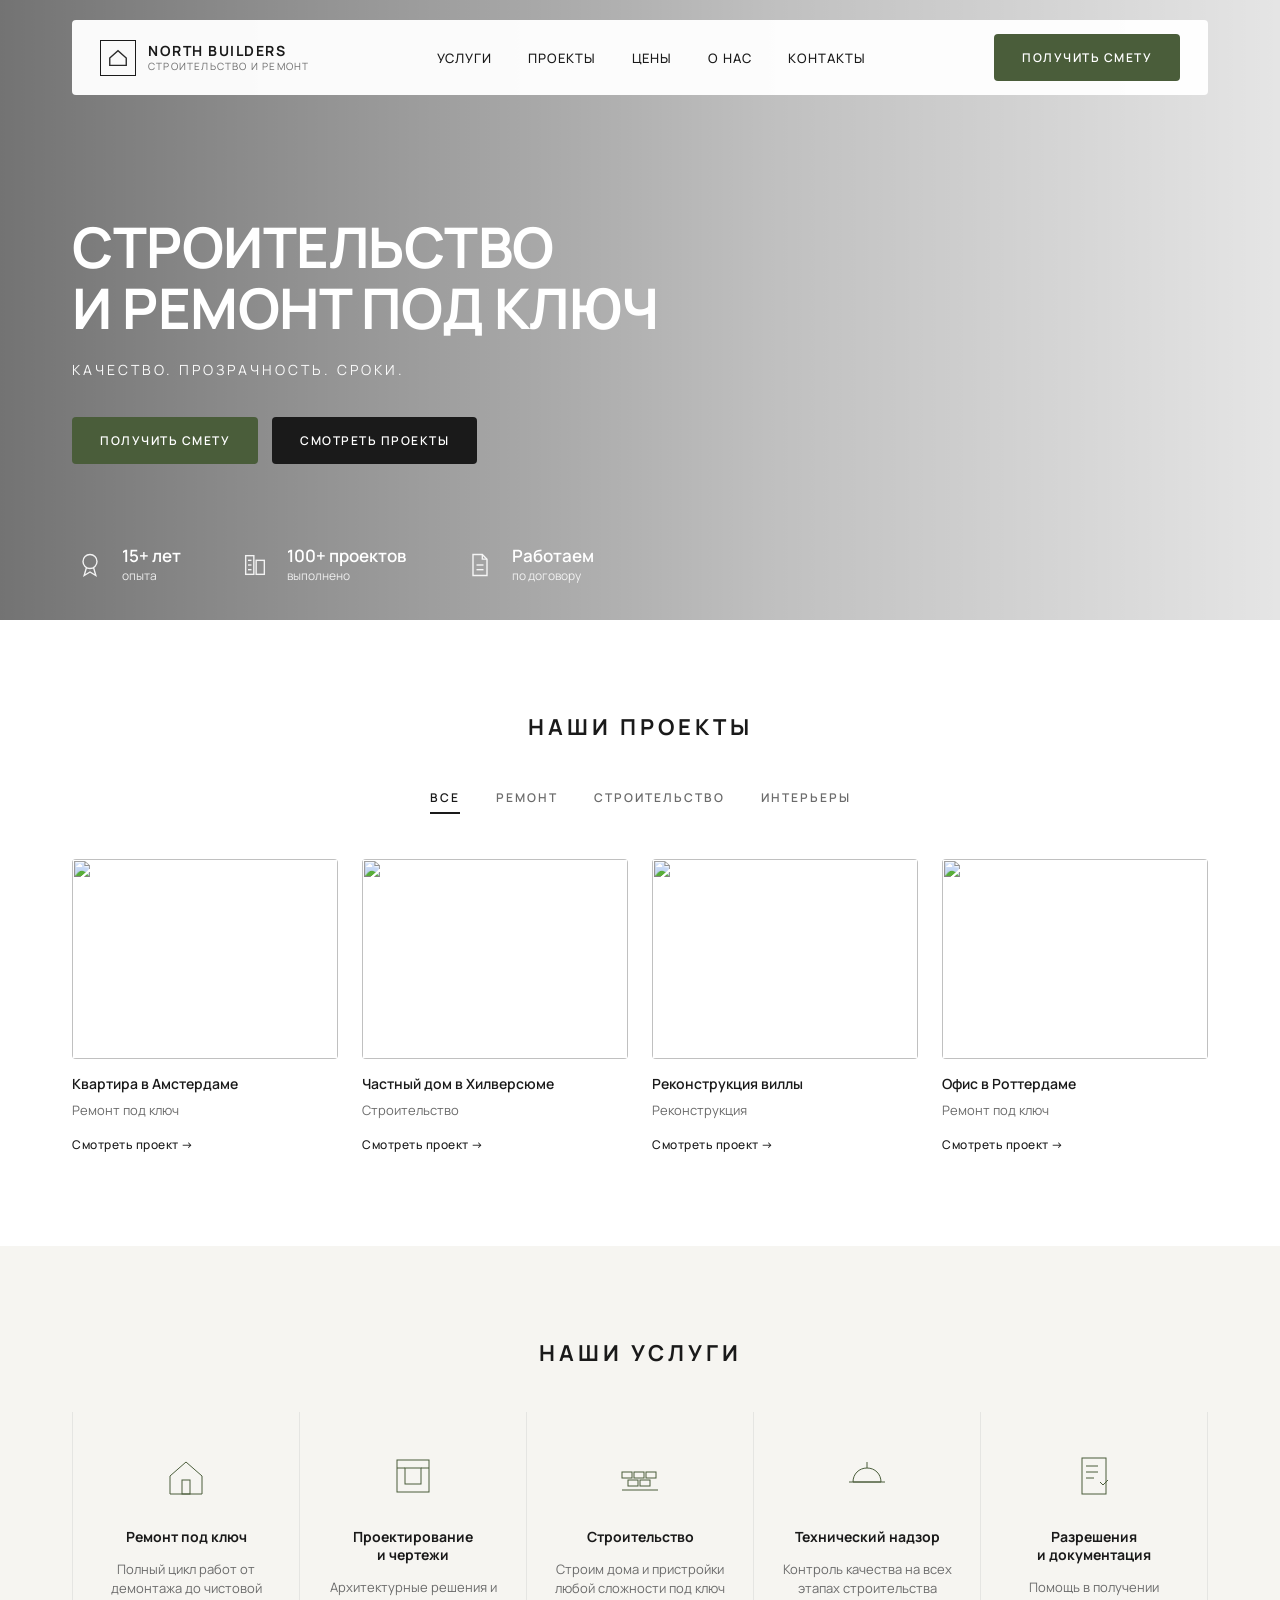
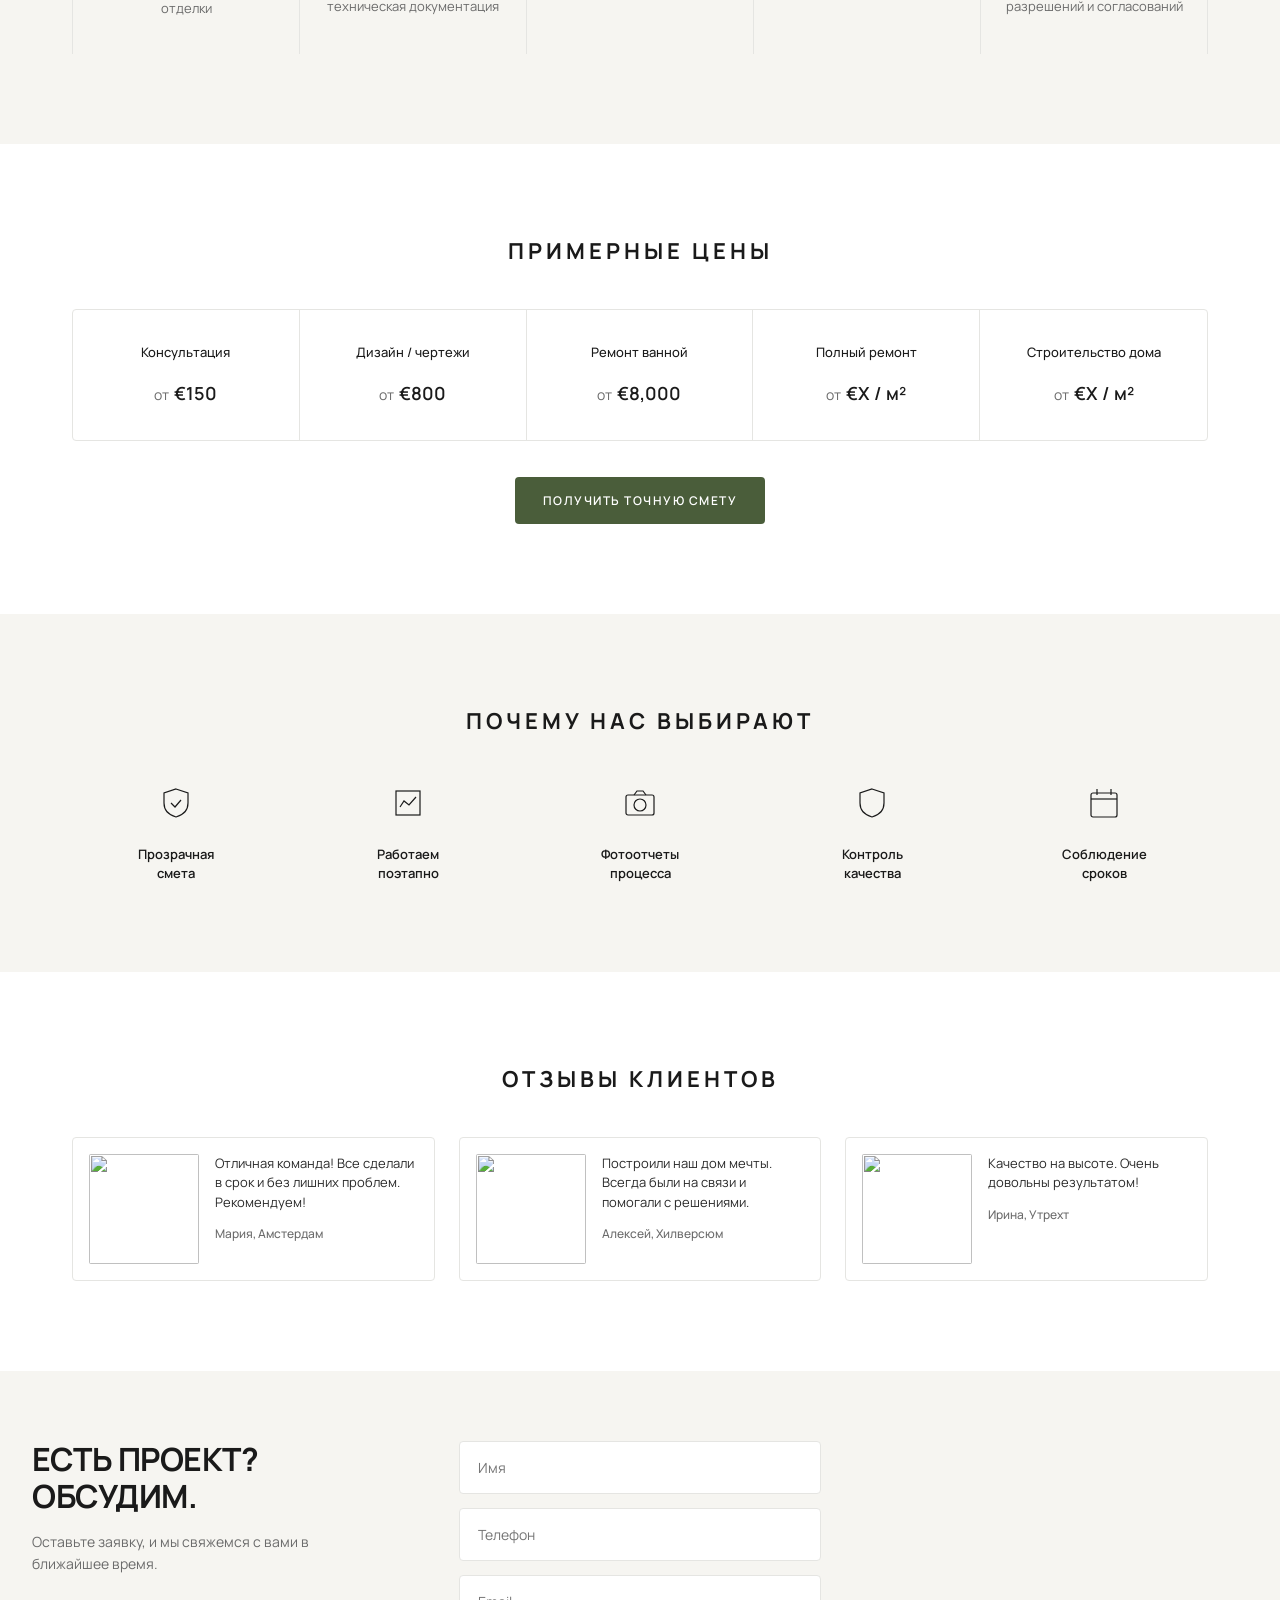
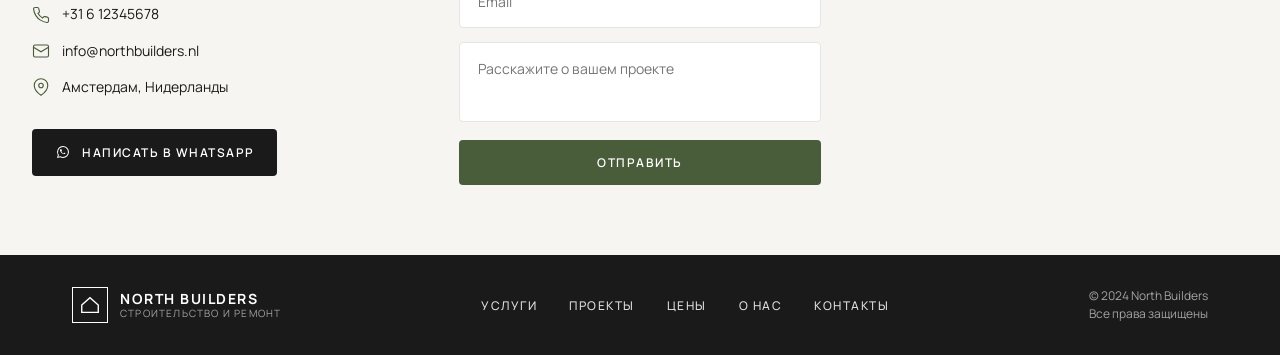
==== index.html @ 28be906a "Initialize website with core structure and styling - Add README with project requirements and questi" ====
<!DOCTYPE html>
<html lang="ru">
<head>
<meta charset="UTF-8">
<meta name="viewport" content="width=device-width, initial-scale=1.0">
<title>North Builders — Строительство и ремонт под ключ</title>
<link rel="preconnect" href="https://fonts.googleapis.com">
<link rel="preconnect" href="https://fonts.gstatic.com" crossorigin>
<link href="https://fonts.googleapis.com/css2?family=Cormorant+Garamond:wght@500;600&family=Manrope:wght@300;400;500;600;700&display=swap" rel="stylesheet">
<link rel="stylesheet" href="style.css">

</head>
<body>

<!-- HEADER -->
<header>
  <div class="container">
    <nav class="nav">
      <div class="logo">
        <div class="logo-icon">
          <svg viewBox="0 0 24 24" fill="none" stroke="currentColor" stroke-width="1.5">
            <path d="M3 12L12 4l9 8v8H3v-8z"/>
          </svg>
        </div>
        <div class="logo-text">
          <div class="brand">NORTH BUILDERS</div>
          <div class="tag">Строительство и ремонт</div>
        </div>
      </div>
      <nav-bar></nav-bar>
      
      <a href="#contact" class="btn btn-primary">Получить смету</a>
    </nav>
  </div>
</header>

<!-- HERO -->
<section class="hero">
  <div class="hero-bg"></div>
  <div class="container hero-content">
    <h1>Строительство<br>и ремонт под ключ</h1>
    <div class="hero-sub">Качество. Прозрачность. Сроки.</div>
    <div class="hero-buttons">
      <a href="#contact" class="btn btn-primary">Получить смету</a>
      <a href="#projects" class="btn btn-dark">Смотреть проекты</a>
    </div>
  </div>
  <div class="hero-stats">
    <div class="container">
      <div class="stats-row">
        <div class="stat">
          <div class="stat-icon">
            <svg viewBox="0 0 24 24"><circle cx="12" cy="9" r="6"/><path d="M9 14l-2 7 5-3 5 3-2-7"/></svg>
          </div>
          <div class="stat-text"><strong>15+ лет</strong><span>опыта</span></div>
        </div>
        <div class="stat">
          <div class="stat-icon">
            <svg viewBox="0 0 24 24"><rect x="4" y="4" width="7" height="16"/><rect x="13" y="8" width="7" height="12"/><line x1="6" y1="8" x2="9" y2="8"/><line x1="6" y1="12" x2="9" y2="12"/><line x1="6" y1="16" x2="9" y2="16"/></svg>
          </div>
          <div class="stat-text"><strong>100+ проектов</strong><span>выполнено</span></div>
        </div>
        <div class="stat">
          <div class="stat-icon">
            <svg viewBox="0 0 24 24"><path d="M14 3H6v18h12V7l-4-4z"/><path d="M14 3v4h4"/><line x1="9" y1="12" x2="15" y2="12"/><line x1="9" y1="16" x2="15" y2="16"/></svg>
          </div>
          <div class="stat-text"><strong>Работаем</strong><span>по договору</span></div>
        </div>
      </div>
    </div>
  </div>
</section>

<!-- PROJECTS -->
<section id="projects">
  <div class="container">
    <h2 class="section-title">Наши проекты</h2>
    <ul class="tabs">
      <li><a class="active">Все</a></li>
      <li><a>Ремонт</a></li>
      <li><a>Строительство</a></li>
      <li><a>Интерьеры</a></li>
    </ul>
    <div class="projects">
      <div class="project">
        <img src="https://images.unsplash.com/photo-1567767292278-a4f21aa2d36e?w=600&q=80" alt="">
        <h3>Квартира в Амстердаме</h3>
        <p>Ремонт под ключ</p>
        <a href="#">Смотреть проект →</a>
      </div>
      <div class="project">
        <img src="https://images.unsplash.com/photo-1600585154526-990dced4db0d?w=600&q=80" alt="">
        <h3>Частный дом в Хилверсюме</h3>
        <p>Строительство</p>
        <a href="#">Смотреть проект →</a>
      </div>
      <div class="project">
        <img src="https://images.unsplash.com/photo-1556909114-f6e7ad7d3136?w=600&q=80" alt="">
        <h3>Реконструкция виллы</h3>
        <p>Реконструкция</p>
        <a href="#">Смотреть проект →</a>
      </div>
      <div class="project">
        <img src="https://images.unsplash.com/photo-1497366216548-37526070297c?w=600&q=80" alt="">
        <h3>Офис в Роттердаме</h3>
        <p>Ремонт под ключ</p>
        <a href="#">Смотреть проект →</a>
      </div>
    </div>
  </div>
</section>

<!-- SERVICES -->
<section id="services" class="section-bg-soft">
  <div class="container">
    <h2 class="section-title">Наши услуги</h2>
    <div class="services">
      <div class="service">
        <div class="service-icon">
          <svg viewBox="0 0 48 48"><path d="M8 24L24 10l16 14v18H8V24z"/><rect x="20" y="28" width="8" height="14"/></svg>
        </div>
        <h3>Ремонт под ключ</h3>
        <p>Полный цикл работ от демонтажа до чистовой отделки</p>
      </div>
      <div class="service">
        <div class="service-icon">
          <svg viewBox="0 0 48 48"><rect x="8" y="8" width="32" height="32"/><rect x="16" y="16" width="16" height="16"/><line x1="8" y1="16" x2="16" y2="16"/><line x1="32" y1="16" x2="40" y2="16"/></svg>
        </div>
        <h3>Проектирование<br>и чертежи</h3>
        <p>Архитектурные решения и техническая документация</p>
      </div>
      <div class="service">
        <div class="service-icon">
          <svg viewBox="0 0 48 48"><rect x="6" y="20" width="10" height="6"/><rect x="18" y="20" width="10" height="6"/><rect x="30" y="20" width="10" height="6"/><rect x="12" y="28" width="10" height="6"/><rect x="24" y="28" width="10" height="6"/><line x1="6" y1="38" x2="42" y2="38"/></svg>
        </div>
        <h3>Строительство</h3>
        <p>Строим дома и пристройки любой сложности под ключ</p>
      </div>
      <div class="service">
        <div class="service-icon">
          <svg viewBox="0 0 48 48"><path d="M10 30c0-8 6-14 14-14s14 6 14 14H10z"/><line x1="6" y1="30" x2="42" y2="30"/><line x1="24" y1="16" x2="24" y2="10"/></svg>
        </div>
        <h3>Технический надзор</h3>
        <p>Контроль качества на всех этапах строительства</p>
      </div>
      <div class="service">
        <div class="service-icon">
          <svg viewBox="0 0 48 48"><rect x="12" y="6" width="24" height="36"/><line x1="16" y1="14" x2="28" y2="14"/><line x1="16" y1="20" x2="28" y2="20"/><line x1="16" y1="26" x2="24" y2="26"/><path d="M30 30l3 3 5-5"/></svg>
        </div>
        <h3>Разрешения<br>и документация</h3>
        <p>Помощь в получении разрешений и согласований</p>
      </div>
    </div>
  </div>
</section>

<!-- PRICING -->
<section id="pricing">
  <div class="container">
    <h2 class="section-title">Примерные цены</h2>
    <div class="pricing">
      <div class="price-cell">
        <div class="price-label">Консультация</div>
        <div class="price-value">от <strong>€150</strong></div>
      </div>
      <div class="price-cell">
        <div class="price-label">Дизайн / чертежи</div>
        <div class="price-value">от <strong>€800</strong></div>
      </div>
      <div class="price-cell">
        <div class="price-label">Ремонт ванной</div>
        <div class="price-value">от <strong>€8,000</strong></div>
      </div>
      <div class="price-cell">
        <div class="price-label">Полный ремонт</div>
        <div class="price-value">от <strong>€X / м²</strong></div>
      </div>
      <div class="price-cell">
        <div class="price-label">Строительство дома</div>
        <div class="price-value">от <strong>€X / м²</strong></div>
      </div>
    </div>
    <div class="pricing-cta">
      <a href="#contact" class="btn btn-primary">Получить точную смету</a>
    </div>
  </div>
</section>

<!-- WHY US -->
<section class="section-bg-soft">
  <div class="container">
    <h2 class="section-title">Почему нас выбирают</h2>
    <div class="why">
      <div class="why-item">
        <div class="why-icon">
          <svg viewBox="0 0 36 36"><path d="M18 4l12 4v10c0 8-5 12-12 14-7-2-12-6-12-14V8l12-4z"/><path d="M13 18l4 4 6-7"/></svg>
        </div>
        <h4>Прозрачная<br>смета</h4>
      </div>
      <div class="why-item">
        <div class="why-icon">
          <svg viewBox="0 0 36 36"><rect x="6" y="6" width="24" height="24"/><polyline points="10,22 14,16 19,20 26,12"/></svg>
        </div>
        <h4>Работаем<br>поэтапно</h4>
      </div>
      <div class="why-item">
        <div class="why-icon">
          <svg viewBox="0 0 36 36"><rect x="4" y="10" width="28" height="20" rx="2"/><circle cx="18" cy="20" r="6"/><path d="M12 10l3-4h6l3 4"/></svg>
        </div>
        <h4>Фотоотчеты<br>процесса</h4>
      </div>
      <div class="why-item">
        <div class="why-icon">
          <svg viewBox="0 0 36 36"><path d="M18 4l12 4v10c0 8-5 12-12 14-7-2-12-6-12-14V8l12-4z"/></svg>
        </div>
        <h4>Контроль<br>качества</h4>
      </div>
      <div class="why-item">
        <div class="why-icon">
          <svg viewBox="0 0 36 36"><rect x="5" y="8" width="26" height="24" rx="2"/><line x1="5" y1="14" x2="31" y2="14"/><line x1="11" y1="4" x2="11" y2="10"/><line x1="25" y1="4" x2="25" y2="10"/></svg>
        </div>
        <h4>Соблюдение<br>сроков</h4>
      </div>
    </div>
  </div>
</section>

<!-- TESTIMONIALS -->
<section>
  <div class="container">
    <h2 class="section-title">Отзывы клиентов</h2>
    <div class="testimonials">
      <div class="testimonial">
        <img src="https://images.unsplash.com/photo-1586023492125-27b2c045efd7?w=300&q=80" alt="">
        <div class="testimonial-body">
          <p>Отличная команда! Все сделали в срок и без лишних проблем. Рекомендуем!</p>
          <div class="author">Мария, Амстердам</div>
        </div>
      </div>
      <div class="testimonial">
        <img src="https://images.unsplash.com/photo-1564013799919-ab600027ffc6?w=300&q=80" alt="">
        <div class="testimonial-body">
          <p>Построили наш дом мечты. Всегда были на связи и помогали с решениями.</p>
          <div class="author">Алексей, Хилверсюм</div>
        </div>
      </div>
      <div class="testimonial">
        <img src="https://images.unsplash.com/photo-1552321554-5fefe8c9ef14?w=300&q=80" alt="">
        <div class="testimonial-body">
          <p>Качество на высоте. Очень довольны результатом!</p>
          <div class="author">Ирина, Утрехт</div>
        </div>
      </div>
    </div>
  </div>
</section>

<!-- CONTACT -->
<section id="contact" class="contact">
  <div class="contact-grid">
    <div class="contact-info">
      <h2>Есть проект?<br>Обсудим.</h2>
      <p>Оставьте заявку, и мы свяжемся с вами в ближайшее время.</p>
      <div class="contact-row">
        <svg viewBox="0 0 24 24"><path d="M22 16.92v3a2 2 0 01-2.18 2 19.79 19.79 0 01-8.63-3.07 19.5 19.5 0 01-6-6 19.79 19.79 0 01-3.07-8.67A2 2 0 014.11 2h3a2 2 0 012 1.72c.13.96.36 1.9.7 2.81a2 2 0 01-.45 2.11L8.09 9.91a16 16 0 006 6l1.27-1.27a2 2 0 012.11-.45c.91.34 1.85.57 2.81.7A2 2 0 0122 16.92z"/></svg>
        +31 6 12345678
      </div>
      <div class="contact-row">
        <svg viewBox="0 0 24 24"><rect x="2" y="4" width="20" height="16" rx="2"/><polyline points="2,7 12,13 22,7"/></svg>
        info@northbuilders.nl
      </div>
      <div class="contact-row">
        <svg viewBox="0 0 24 24"><path d="M21 10c0 7-9 13-9 13s-9-6-9-13a9 9 0 1118 0z"/><circle cx="12" cy="10" r="3"/></svg>
        Амстердам, Нидерланды
      </div>
      <a href="#" class="whatsapp-btn">
        <svg viewBox="0 0 24 24"><path d="M17.6 6.3A7.85 7.85 0 0012 4a7.94 7.94 0 00-6.9 11.9L4 20l4.2-1.1a7.93 7.93 0 003.8 1h.01A7.94 7.94 0 0020 12a7.85 7.85 0 00-2.4-5.7zM12 18.5a6.55 6.55 0 01-3.4-.9l-.2-.1-2.5.7.7-2.4-.2-.3A6.6 6.6 0 1118.6 12 6.6 6.6 0 0112 18.5zm3.6-4.9c-.2-.1-1.2-.6-1.4-.6s-.3-.1-.5.1-.5.6-.6.7-.2.2-.4.1a5.5 5.5 0 01-1.6-1 6.1 6.1 0 01-1.1-1.4c-.1-.2 0-.3.1-.4l.3-.4a1.4 1.4 0 00.2-.3.4.4 0 000-.4c0-.1-.5-1.1-.6-1.5s-.3-.4-.5-.4h-.4a.7.7 0 00-.5.2 2 2 0 00-.6 1.5 3.5 3.5 0 00.7 1.8 7.9 7.9 0 003 2.7c.4.2.7.3 1 .4a2.4 2.4 0 001.1.1 1.8 1.8 0 001.2-.8 1.5 1.5 0 00.1-.8c0-.1-.2-.2-.4-.3z"/></svg>
        Написать в WhatsApp
      </a>
    </div>
    <form class="contact-form" onsubmit="event.preventDefault(); alert('Спасибо! Мы свяжемся с вами.');">
      <input type="text" placeholder="Имя" required>
      <input type="tel" placeholder="Телефон" required>
      <input type="email" placeholder="Email">
      <textarea placeholder="Расскажите о вашем проекте"></textarea>
      <button type="submit" class="btn btn-primary">Отправить</button>
    </form>
    <div class="contact-image"></div>
  </div>
</section>

<!-- FOOTER -->
<footer>
  <div class="container">
    <div class="footer-grid">
      <div class="logo">
        <div class="logo-icon">
          <svg viewBox="0 0 24 24" fill="none" stroke="currentColor" stroke-width="1.5">
            <path d="M3 12L12 4l9 8v8H3v-8z"/>
          </svg>
        </div>
        <div class="logo-text">
          <div class="brand">NORTH BUILDERS</div>
          <div class="tag">Строительство и ремонт</div>
        </div>
      </div>
      <footer-menu></footer-menu>
      <div class="footer-copy">
        © 2024 North Builders<br>
        Все права защищены
      </div>
    </div>
  </div>
</footer>

<script>
  // Tab switcher
  document.querySelectorAll('.tabs a').forEach(tab => {
    tab.addEventListener('click', e => {
      document.querySelectorAll('.tabs a').forEach(t => t.classList.remove('active'));
      e.target.classList.add('active');
    });
  });
</script>
<script src="./index.js"></script>
</body>
</html>
---- style.css ----
:root {
    --olive: #4a5d3a;
    --olive-dark: #3a4a2d;
    --ink: #1a1a1a;
    --text: #2a2a2a;
    --muted: #6b6b6b;
    --line: #e5e5e2;
    --bg: #ffffff;
    --bg-soft: #f6f5f1;
    --bg-card: #ffffff;
    --radius: 4px;
  }

  * { box-sizing: border-box; margin: 0; padding: 0; }

  html { scroll-behavior: smooth; }

  body {
    font-family: 'Manrope', sans-serif;
    color: var(--text);
    background: var(--bg);
    line-height: 1.6;
    font-size: 15px;
    -webkit-font-smoothing: antialiased;
  }

  .container {
    max-width: 1200px;
    margin: 0 auto;
    padding: 0 32px;
  }

  /* ===== HEADER ===== */
  header {
    position: absolute;
    top: 0;
    left: 0;
    right: 0;
    z-index: 10;
    padding: 20px 0;
  }

  .nav {
    display: flex;
    align-items: center;
    justify-content: space-between;
    background: rgba(255, 255, 255, 0.96);
    border-radius: var(--radius);
    padding: 14px 28px;
  }

  .logo {
    display: flex;
    align-items: center;
    gap: 12px;
  }

  .logo-icon {
    width: 36px;
    height: 36px;
    border: 1.5px solid var(--ink);
    display: flex;
    align-items: center;
    justify-content: center;
  }

  .logo-icon svg { width: 22px; height: 22px; }

  .logo-text { line-height: 1.1; }
  .logo-text .brand {
    font-weight: 700;
    font-size: 14px;
    letter-spacing: 1.5px;
    color: var(--ink);
  }
  .logo-text .tag {
    font-size: 10px;
    color: var(--muted);
    letter-spacing: 1.2px;
    text-transform: uppercase;
    margin-top: 2px;
  }

  .nav-menu {
    display: flex;
    gap: 36px;
    list-style: none;
  }

  .nav-menu a {
    color: var(--ink);
    text-decoration: none;
    font-size: 13px;
    font-weight: 500;
    letter-spacing: 1px;
    text-transform: uppercase;
    transition: color 0.2s;
  }

  .nav-menu a:hover { color: var(--olive); }

  .btn {
    display: inline-flex;
    align-items: center;
    justify-content: center;
    padding: 14px 28px;
    font-size: 12px;
    font-weight: 600;
    letter-spacing: 1.5px;
    text-transform: uppercase;
    text-decoration: none;
    border-radius: var(--radius);
    cursor: pointer;
    border: none;
    transition: all 0.25s ease;
    font-family: inherit;
  }

  .btn-primary {
    background: var(--olive);
    color: #fff;
  }
  .btn-primary:hover { background: var(--olive-dark); }

  .btn-dark {
    background: var(--ink);
    color: #fff;
  }
  .btn-dark:hover { background: #000; }

  /* ===== HERO ===== */
  .hero {
    position: relative;
    height: 620px;
    overflow: hidden;
    color: #fff;
  }

  .hero-bg {
    position: absolute;
    inset: 0;
    background:
      linear-gradient(to right, rgba(0,0,0,0.55) 0%, rgba(0,0,0,0.25) 60%, rgba(0,0,0,0.1) 100%),
      url('https://images.unsplash.com/photo-1600585154340-be6161a56a0c?w=1600&q=80') center/cover;
  }

  .hero-content {
    position: relative;
    z-index: 2;
    height: 100%;
    display: flex;
    flex-direction: column;
    justify-content: center;
    padding-top: 60px;
  }

  .hero h1 {
    font-family: 'Manrope', sans-serif;
    font-size: 56px;
    font-weight: 700;
    line-height: 1.1;
    letter-spacing: -0.5px;
    text-transform: uppercase;
    margin-bottom: 20px;
    max-width: 640px;
  }

  .hero-sub {
    font-size: 14px;
    letter-spacing: 3px;
    text-transform: uppercase;
    margin-bottom: 36px;
    opacity: 0.95;
  }

  .hero-buttons {
    display: flex;
    gap: 14px;
  }

  /* Stats strip */
  .hero-stats {
    position: absolute;
    bottom: 36px;
    left: 0;
    right: 0;
    z-index: 2;
  }

  .stats-row {
    display: flex;
    gap: 56px;
  }

  .stat {
    display: flex;
    align-items: center;
    gap: 14px;
    color: #fff;
  }

  .stat-icon {
    width: 36px;
    height: 36px;
    display: flex;
    align-items: center;
    justify-content: center;
    opacity: 0.9;
  }

  .stat-icon svg {
    width: 28px;
    height: 28px;
    stroke: #fff;
    fill: none;
    stroke-width: 1.2;
  }

  .stat-text { line-height: 1.2; }
  .stat-text strong {
    display: block;
    font-size: 17px;
    font-weight: 600;
  }
  .stat-text span {
    font-size: 12px;
    opacity: 0.85;
  }

  /* ===== SECTIONS ===== */
  section {
    padding: 90px 0;
  }

  .section-bg-soft { background: var(--bg-soft); }

  .section-title {
    text-align: center;
    font-size: 22px;
    font-weight: 700;
    letter-spacing: 4px;
    text-transform: uppercase;
    color: var(--ink);
    margin-bottom: 40px;
  }

  /* ===== TABS ===== */
  .tabs {
    display: flex;
    justify-content: center;
    gap: 36px;
    margin-bottom: 50px;
    list-style: none;
  }

  .tabs a {
    color: var(--muted);
    text-decoration: none;
    font-size: 12px;
    font-weight: 600;
    letter-spacing: 2px;
    text-transform: uppercase;
    padding-bottom: 6px;
    border-bottom: 2px solid transparent;
    transition: all 0.2s;
    cursor: pointer;
  }

  .tabs a.active,
  .tabs a:hover {
    color: var(--ink);
    border-color: var(--ink);
  }

  /* ===== PROJECTS GRID ===== */
  .projects {
    display: grid;
    grid-template-columns: repeat(4, 1fr);
    gap: 24px;
  }

  .project img {
    width: 100%;
    height: 200px;
    object-fit: cover;
    border-radius: var(--radius);
    margin-bottom: 14px;
    transition: transform 0.4s ease;
  }

  .project:hover img { transform: scale(1.02); }

  .project h3 {
    font-size: 14px;
    font-weight: 600;
    color: var(--ink);
    margin-bottom: 4px;
  }

  .project p {
    font-size: 13px;
    color: var(--muted);
    margin-bottom: 12px;
  }

  .project a {
    font-size: 12px;
    color: var(--ink);
    text-decoration: none;
    font-weight: 500;
    letter-spacing: 0.5px;
    border-bottom: 1px solid transparent;
    transition: border-color 0.2s;
  }

  .project a:hover { border-color: var(--ink); }

  /* ===== SERVICES ===== */
  .services {
    display: grid;
    grid-template-columns: repeat(5, 1fr);
    gap: 0;
    border-left: 1px solid var(--line);
  }

  .service {
    padding: 36px 24px;
    text-align: center;
    border-right: 1px solid var(--line);
    transition: background 0.2s;
  }

  .service:hover { background: rgba(74, 93, 58, 0.03); }

  .service-icon {
    width: 56px;
    height: 56px;
    margin: 0 auto 24px;
    display: flex;
    align-items: center;
    justify-content: center;
  }

  .service-icon svg {
    width: 48px;
    height: 48px;
    stroke: var(--olive);
    fill: none;
    stroke-width: 1;
  }

  .service h3 {
    font-size: 14px;
    font-weight: 700;
    color: var(--ink);
    margin-bottom: 14px;
    line-height: 1.3;
  }

  .service p {
    font-size: 13px;
    color: var(--muted);
    line-height: 1.5;
  }

  /* ===== PRICING ===== */
  .pricing {
    display: grid;
    grid-template-columns: repeat(5, 1fr);
    gap: 0;
    background: #fff;
    border: 1px solid var(--line);
    border-radius: var(--radius);
    margin-bottom: 36px;
  }

  .price-cell {
    padding: 32px 20px;
    text-align: center;
    border-right: 1px solid var(--line);
  }

  .price-cell:last-child { border-right: none; }

  .price-label {
    font-size: 13px;
    color: var(--ink);
    font-weight: 500;
    margin-bottom: 16px;
  }

  .price-value {
    font-size: 14px;
    color: var(--muted);
  }
  .price-value strong {
    font-size: 18px;
    color: var(--ink);
    font-weight: 600;
    margin-left: 2px;
  }

  .pricing-cta {
    display: flex;
    justify-content: center;
  }

  /* ===== WHY US ===== */
  .why {
    display: grid;
    grid-template-columns: repeat(5, 1fr);
    gap: 24px;
  }

  .why-item {
    text-align: center;
  }

  .why-icon {
    width: 48px;
    height: 48px;
    margin: 0 auto 18px;
    display: flex;
    align-items: center;
    justify-content: center;
  }

  .why-icon svg {
    width: 36px;
    height: 36px;
    stroke: var(--ink);
    fill: none;
    stroke-width: 1.2;
  }

  .why-item h4 {
    font-size: 13px;
    font-weight: 600;
    color: var(--ink);
    line-height: 1.4;
  }

  /* ===== TESTIMONIALS ===== */
  .testimonials {
    display: grid;
    grid-template-columns: repeat(3, 1fr);
    gap: 24px;
  }

  .testimonial {
    display: flex;
    gap: 16px;
    background: #fff;
    border: 1px solid var(--line);
    border-radius: var(--radius);
    padding: 16px;
  }

  .testimonial img {
    width: 110px;
    height: 110px;
    object-fit: cover;
    border-radius: 2px;
    flex-shrink: 0;
  }

  .testimonial-body p {
    font-size: 13px;
    color: var(--text);
    line-height: 1.5;
    margin-bottom: 12px;
  }

  .testimonial-body .author {
    font-size: 12px;
    color: var(--muted);
    font-weight: 500;
  }

  /* ===== CONTACT ===== */
  .contact {
    background: var(--bg-soft);
    padding: 0;
    overflow: hidden;
  }

  .contact-grid {
    display: grid;
    grid-template-columns: 1fr 1fr 1fr;
    gap: 0;
  }

  .contact-info {
    padding: 70px 50px 70px 32px;
  }

  .contact-info h2 {
    font-size: 32px;
    font-weight: 700;
    color: var(--ink);
    line-height: 1.15;
    margin-bottom: 16px;
    text-transform: uppercase;
    letter-spacing: -0.5px;
  }

  .contact-info > p {
    font-size: 14px;
    color: var(--muted);
    line-height: 1.6;
    margin-bottom: 28px;
  }

  .contact-row {
    display: flex;
    align-items: center;
    gap: 12px;
    font-size: 14px;
    color: var(--ink);
    margin-bottom: 14px;
  }

  .contact-row svg {
    width: 18px;
    height: 18px;
    stroke: var(--olive);
    fill: none;
    stroke-width: 1.5;
    flex-shrink: 0;
  }

  .whatsapp-btn {
    display: inline-flex;
    align-items: center;
    gap: 10px;
    background: var(--ink);
    color: #fff;
    padding: 14px 22px;
    border-radius: var(--radius);
    text-decoration: none;
    font-size: 12px;
    font-weight: 600;
    letter-spacing: 1.5px;
    text-transform: uppercase;
    margin-top: 16px;
    transition: background 0.2s;
  }

  .whatsapp-btn:hover { background: #000; }

  .whatsapp-btn svg {
    width: 18px;
    height: 18px;
    fill: #fff;
  }

  .contact-form {
    padding: 70px 32px;
    display: flex;
    flex-direction: column;
    gap: 14px;
  }

  .contact-form input,
  .contact-form textarea {
    width: 100%;
    padding: 16px 18px;
    border: 1px solid var(--line);
    border-radius: var(--radius);
    background: #fff;
    font-family: inherit;
    font-size: 14px;
    color: var(--text);
    transition: border-color 0.2s;
    resize: none;
  }

  .contact-form input:focus,
  .contact-form textarea:focus {
    outline: none;
    border-color: var(--olive);
  }

  .contact-form textarea {
    min-height: 80px;
  }

  .contact-form button {
    margin-top: 4px;
    width: 100%;
  }

  .contact-image {
    background: url('https://images.unsplash.com/photo-1600596542815-ffad4c1539a9?w=900&q=80') center/cover;
    min-height: 100%;
  }

  /* ===== FOOTER ===== */
  footer {
    background: var(--ink);
    color: #fff;
    padding: 32px 0;
  }

  .footer-grid {
    display: flex;
    align-items: center;
    justify-content: space-between;
    gap: 32px;
  }

  footer .logo-icon { border-color: #fff; }
  footer .logo-icon svg { stroke: #fff; }
  footer .logo-text .brand { color: #fff; }
  footer .logo-text .tag { color: rgba(255,255,255,0.6); }

  .footer-menu {
    display: flex;
    gap: 32px;
    list-style: none;
  }

  .footer-menu a {
    color: rgba(255,255,255,0.85);
    text-decoration: none;
    font-size: 12px;
    font-weight: 500;
    letter-spacing: 1.5px;
    text-transform: uppercase;
  }

  .footer-menu a:hover { color: #fff; }

  .footer-copy {
    text-align: right;
    font-size: 12px;
    color: rgba(255,255,255,0.6);
    line-height: 1.5;
  }

  /* ===== RESPONSIVE ===== */
  @media (max-width: 980px) {
    .nav-menu, .footer-menu { display: none; }
    .hero h1 { font-size: 38px; }
    .stats-row { flex-direction: column; gap: 16px; }
    .projects { grid-template-columns: repeat(2, 1fr); }
    .services { grid-template-columns: repeat(2, 1fr); }
    .pricing { grid-template-columns: repeat(2, 1fr); }
    .why { grid-template-columns: repeat(2, 1fr); gap: 32px; }
    .testimonials { grid-template-columns: 1fr; }
    .contact-grid { grid-template-columns: 1fr; }
    .contact-image { min-height: 240px; }
    .footer-grid { flex-direction: column; text-align: center; gap: 16px; }
    .footer-copy { text-align: center; }
  }

  @media (max-width: 560px) {
    .container { padding: 0 18px; }
    .hero h1 { font-size: 30px; }
    .hero-buttons { flex-direction: column; }
    .projects { grid-template-columns: 1fr; }
    .services { grid-template-columns: 1fr; }
    .pricing { grid-template-columns: 1fr; }
    .why { grid-template-columns: 1fr; }
    .section-title { font-size: 18px; letter-spacing: 2px; }
    .testimonial { flex-direction: column; }
    .testimonial img { width: 100%; height: 180px; }
  }
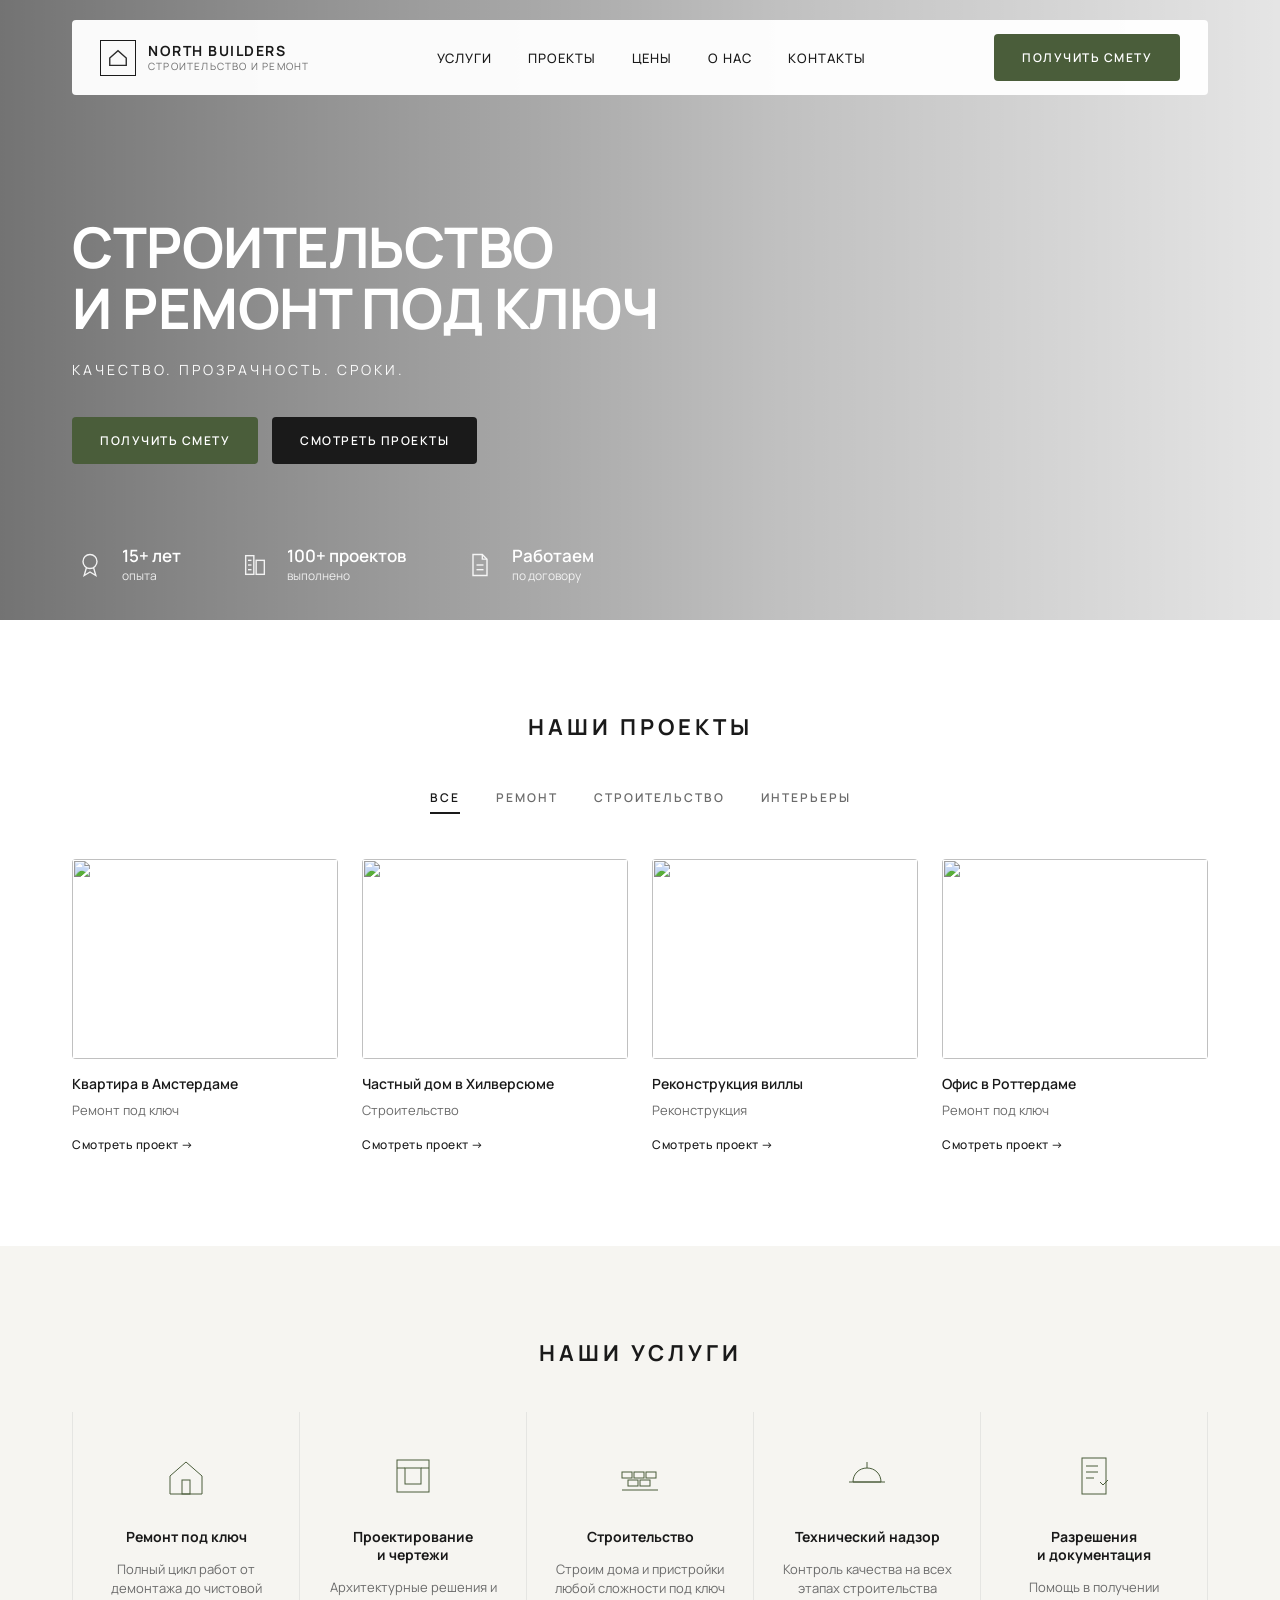
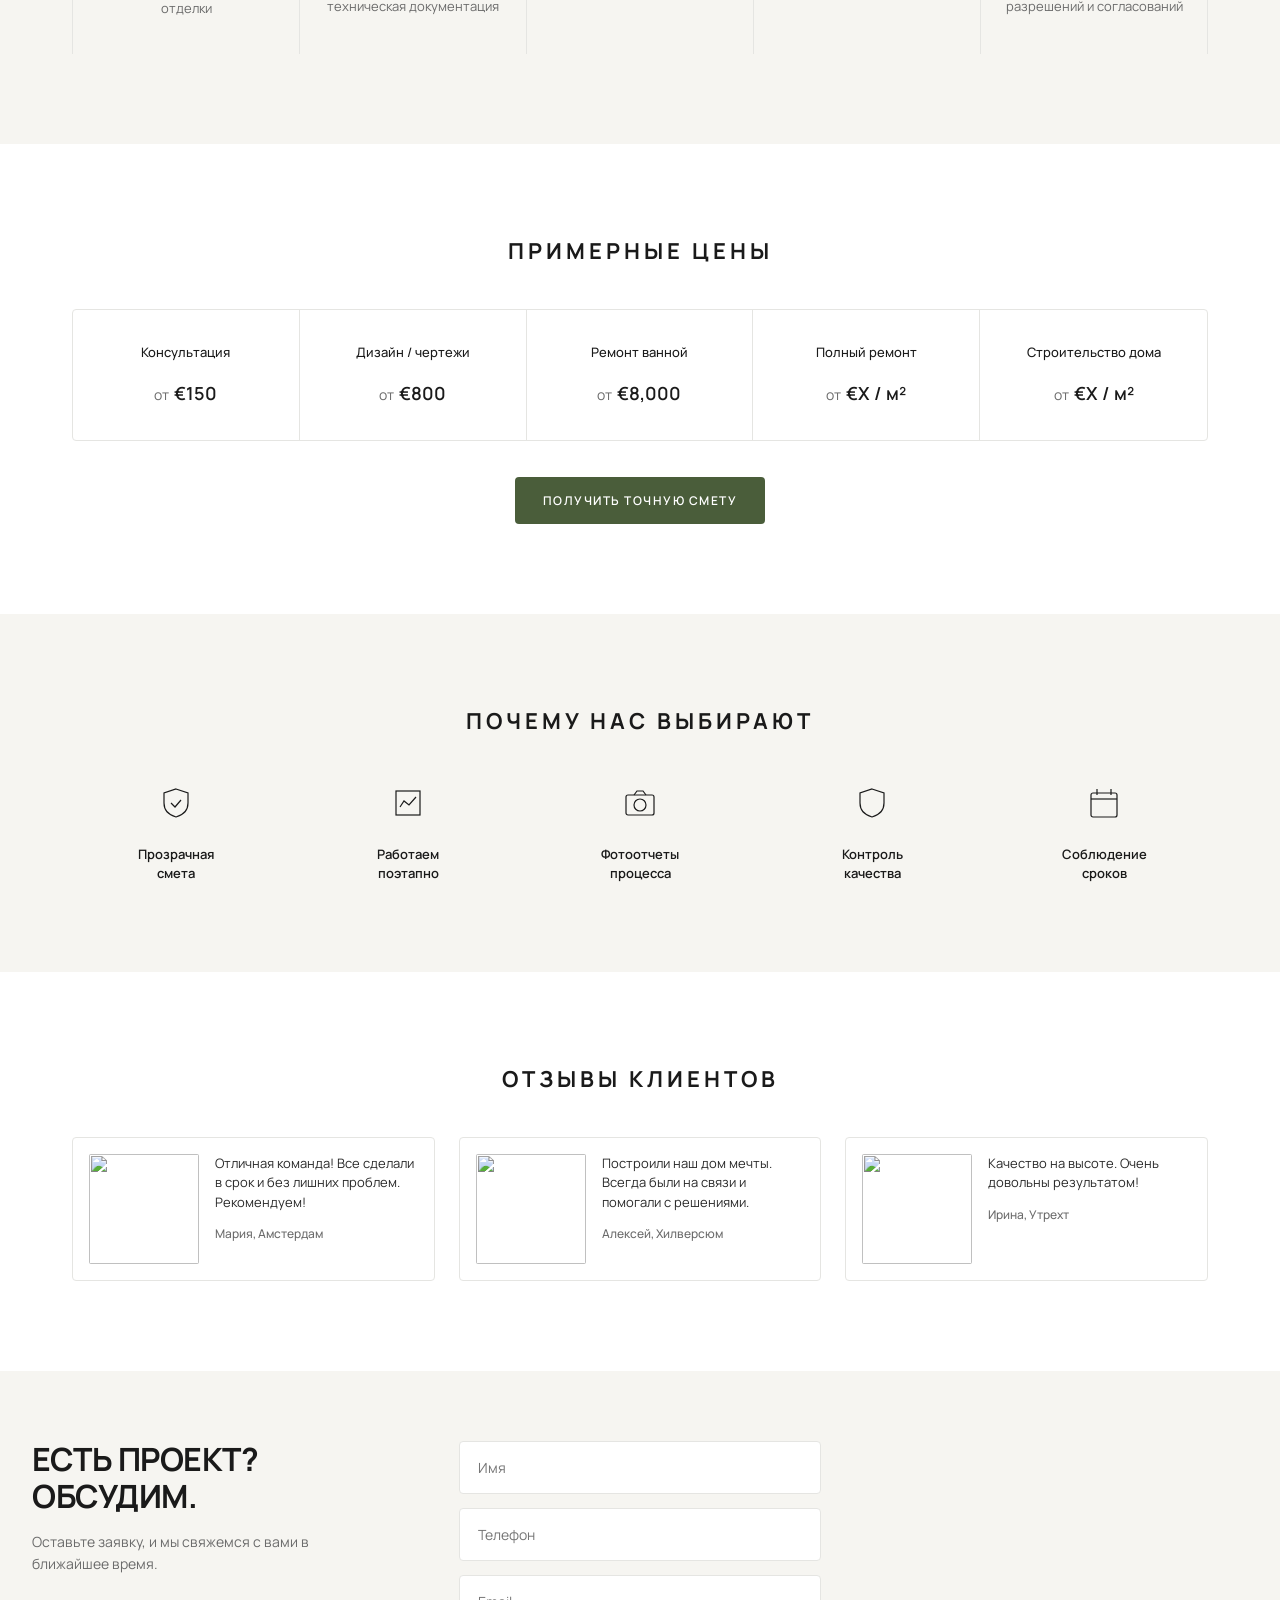
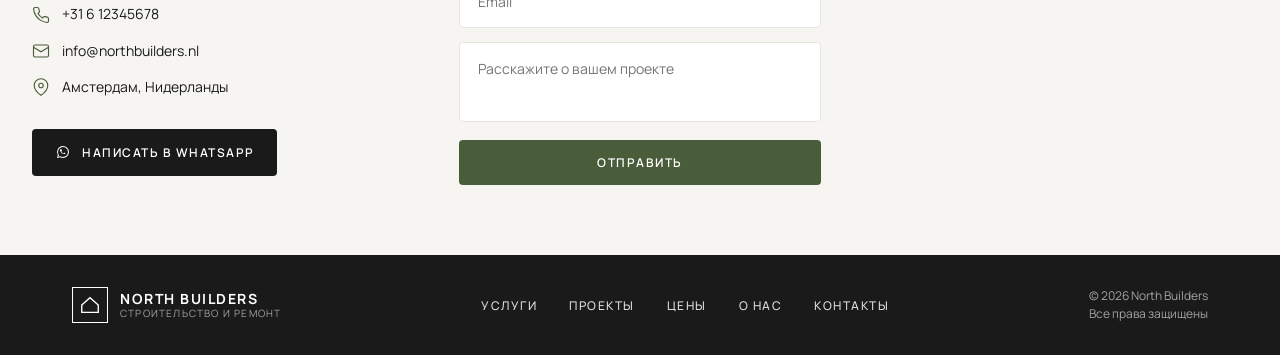
==== commit e1284284: "Split sections into reusable partials - Extract hero section into partials/hero-block.html - Extract" ====
--- a/index.html
+++ b/index.html
@@ -34,260 +34,13 @@
   </div>
 </header>
 
-<!-- HERO -->
-<section class="hero">
-  <div class="hero-bg"></div>
-  <div class="container hero-content">
-    <h1>Строительство<br>и ремонт под ключ</h1>
-    <div class="hero-sub">Качество. Прозрачность. Сроки.</div>
-    <div class="hero-buttons">
-      <a href="#contact" class="btn btn-primary">Получить смету</a>
-      <a href="#projects" class="btn btn-dark">Смотреть проекты</a>
-    </div>
-  </div>
-  <div class="hero-stats">
-    <div class="container">
-      <div class="stats-row">
-        <div class="stat">
-          <div class="stat-icon">
-            <svg viewBox="0 0 24 24"><circle cx="12" cy="9" r="6"/><path d="M9 14l-2 7 5-3 5 3-2-7"/></svg>
-          </div>
-          <div class="stat-text"><strong>15+ лет</strong><span>опыта</span></div>
-        </div>
-        <div class="stat">
-          <div class="stat-icon">
-            <svg viewBox="0 0 24 24"><rect x="4" y="4" width="7" height="16"/><rect x="13" y="8" width="7" height="12"/><line x1="6" y1="8" x2="9" y2="8"/><line x1="6" y1="12" x2="9" y2="12"/><line x1="6" y1="16" x2="9" y2="16"/></svg>
-          </div>
-          <div class="stat-text"><strong>100+ проектов</strong><span>выполнено</span></div>
-        </div>
-        <div class="stat">
-          <div class="stat-icon">
-            <svg viewBox="0 0 24 24"><path d="M14 3H6v18h12V7l-4-4z"/><path d="M14 3v4h4"/><line x1="9" y1="12" x2="15" y2="12"/><line x1="9" y1="16" x2="15" y2="16"/></svg>
-          </div>
-          <div class="stat-text"><strong>Работаем</strong><span>по договору</span></div>
-        </div>
-      </div>
-    </div>
-  </div>
-</section>
-
-<!-- PROJECTS -->
-<section id="projects">
-  <div class="container">
-    <h2 class="section-title">Наши проекты</h2>
-    <ul class="tabs">
-      <li><a class="active">Все</a></li>
-      <li><a>Ремонт</a></li>
-      <li><a>Строительство</a></li>
-      <li><a>Интерьеры</a></li>
-    </ul>
-    <div class="projects">
-      <div class="project">
-        <img src="https://images.unsplash.com/photo-1567767292278-a4f21aa2d36e?w=600&q=80" alt="">
-        <h3>Квартира в Амстердаме</h3>
-        <p>Ремонт под ключ</p>
-        <a href="#">Смотреть проект →</a>
-      </div>
-      <div class="project">
-        <img src="https://images.unsplash.com/photo-1600585154526-990dced4db0d?w=600&q=80" alt="">
-        <h3>Частный дом в Хилверсюме</h3>
-        <p>Строительство</p>
-        <a href="#">Смотреть проект →</a>
-      </div>
-      <div class="project">
-        <img src="https://images.unsplash.com/photo-1556909114-f6e7ad7d3136?w=600&q=80" alt="">
-        <h3>Реконструкция виллы</h3>
-        <p>Реконструкция</p>
-        <a href="#">Смотреть проект →</a>
-      </div>
-      <div class="project">
-        <img src="https://images.unsplash.com/photo-1497366216548-37526070297c?w=600&q=80" alt="">
-        <h3>Офис в Роттердаме</h3>
-        <p>Ремонт под ключ</p>
-        <a href="#">Смотреть проект →</a>
-      </div>
-    </div>
-  </div>
-</section>
-
-<!-- SERVICES -->
-<section id="services" class="section-bg-soft">
-  <div class="container">
-    <h2 class="section-title">Наши услуги</h2>
-    <div class="services">
-      <div class="service">
-        <div class="service-icon">
-          <svg viewBox="0 0 48 48"><path d="M8 24L24 10l16 14v18H8V24z"/><rect x="20" y="28" width="8" height="14"/></svg>
-        </div>
-        <h3>Ремонт под ключ</h3>
-        <p>Полный цикл работ от демонтажа до чистовой отделки</p>
-      </div>
-      <div class="service">
-        <div class="service-icon">
-          <svg viewBox="0 0 48 48"><rect x="8" y="8" width="32" height="32"/><rect x="16" y="16" width="16" height="16"/><line x1="8" y1="16" x2="16" y2="16"/><line x1="32" y1="16" x2="40" y2="16"/></svg>
-        </div>
-        <h3>Проектирование<br>и чертежи</h3>
-        <p>Архитектурные решения и техническая документация</p>
-      </div>
-      <div class="service">
-        <div class="service-icon">
-          <svg viewBox="0 0 48 48"><rect x="6" y="20" width="10" height="6"/><rect x="18" y="20" width="10" height="6"/><rect x="30" y="20" width="10" height="6"/><rect x="12" y="28" width="10" height="6"/><rect x="24" y="28" width="10" height="6"/><line x1="6" y1="38" x2="42" y2="38"/></svg>
-        </div>
-        <h3>Строительство</h3>
-        <p>Строим дома и пристройки любой сложности под ключ</p>
-      </div>
-      <div class="service">
-        <div class="service-icon">
-          <svg viewBox="0 0 48 48"><path d="M10 30c0-8 6-14 14-14s14 6 14 14H10z"/><line x1="6" y1="30" x2="42" y2="30"/><line x1="24" y1="16" x2="24" y2="10"/></svg>
-        </div>
-        <h3>Технический надзор</h3>
-        <p>Контроль качества на всех этапах строительства</p>
-      </div>
-      <div class="service">
-        <div class="service-icon">
-          <svg viewBox="0 0 48 48"><rect x="12" y="6" width="24" height="36"/><line x1="16" y1="14" x2="28" y2="14"/><line x1="16" y1="20" x2="28" y2="20"/><line x1="16" y1="26" x2="24" y2="26"/><path d="M30 30l3 3 5-5"/></svg>
-        </div>
-        <h3>Разрешения<br>и документация</h3>
-        <p>Помощь в получении разрешений и согласований</p>
-      </div>
-    </div>
-  </div>
-</section>
-
-<!-- PRICING -->
-<section id="pricing">
-  <div class="container">
-    <h2 class="section-title">Примерные цены</h2>
-    <div class="pricing">
-      <div class="price-cell">
-        <div class="price-label">Консультация</div>
-        <div class="price-value">от <strong>€150</strong></div>
-      </div>
-      <div class="price-cell">
-        <div class="price-label">Дизайн / чертежи</div>
-        <div class="price-value">от <strong>€800</strong></div>
-      </div>
-      <div class="price-cell">
-        <div class="price-label">Ремонт ванной</div>
-        <div class="price-value">от <strong>€8,000</strong></div>
-      </div>
-      <div class="price-cell">
-        <div class="price-label">Полный ремонт</div>
-        <div class="price-value">от <strong>€X / м²</strong></div>
-      </div>
-      <div class="price-cell">
-        <div class="price-label">Строительство дома</div>
-        <div class="price-value">от <strong>€X / м²</strong></div>
-      </div>
-    </div>
-    <div class="pricing-cta">
-      <a href="#contact" class="btn btn-primary">Получить точную смету</a>
-    </div>
-  </div>
-</section>
-
-<!-- WHY US -->
-<section class="section-bg-soft">
-  <div class="container">
-    <h2 class="section-title">Почему нас выбирают</h2>
-    <div class="why">
-      <div class="why-item">
-        <div class="why-icon">
-          <svg viewBox="0 0 36 36"><path d="M18 4l12 4v10c0 8-5 12-12 14-7-2-12-6-12-14V8l12-4z"/><path d="M13 18l4 4 6-7"/></svg>
-        </div>
-        <h4>Прозрачная<br>смета</h4>
-      </div>
-      <div class="why-item">
-        <div class="why-icon">
-          <svg viewBox="0 0 36 36"><rect x="6" y="6" width="24" height="24"/><polyline points="10,22 14,16 19,20 26,12"/></svg>
-        </div>
-        <h4>Работаем<br>поэтапно</h4>
-      </div>
-      <div class="why-item">
-        <div class="why-icon">
-          <svg viewBox="0 0 36 36"><rect x="4" y="10" width="28" height="20" rx="2"/><circle cx="18" cy="20" r="6"/><path d="M12 10l3-4h6l3 4"/></svg>
-        </div>
-        <h4>Фотоотчеты<br>процесса</h4>
-      </div>
-      <div class="why-item">
-        <div class="why-icon">
-          <svg viewBox="0 0 36 36"><path d="M18 4l12 4v10c0 8-5 12-12 14-7-2-12-6-12-14V8l12-4z"/></svg>
-        </div>
-        <h4>Контроль<br>качества</h4>
-      </div>
-      <div class="why-item">
-        <div class="why-icon">
-          <svg viewBox="0 0 36 36"><rect x="5" y="8" width="26" height="24" rx="2"/><line x1="5" y1="14" x2="31" y2="14"/><line x1="11" y1="4" x2="11" y2="10"/><line x1="25" y1="4" x2="25" y2="10"/></svg>
-        </div>
-        <h4>Соблюдение<br>сроков</h4>
-      </div>
-    </div>
-  </div>
-</section>
-
-<!-- TESTIMONIALS -->
-<section>
-  <div class="container">
-    <h2 class="section-title">Отзывы клиентов</h2>
-    <div class="testimonials">
-      <div class="testimonial">
-        <img src="https://images.unsplash.com/photo-1586023492125-27b2c045efd7?w=300&q=80" alt="">
-        <div class="testimonial-body">
-          <p>Отличная команда! Все сделали в срок и без лишних проблем. Рекомендуем!</p>
-          <div class="author">Мария, Амстердам</div>
-        </div>
-      </div>
-      <div class="testimonial">
-        <img src="https://images.unsplash.com/photo-1564013799919-ab600027ffc6?w=300&q=80" alt="">
-        <div class="testimonial-body">
-          <p>Построили наш дом мечты. Всегда были на связи и помогали с решениями.</p>
-          <div class="author">Алексей, Хилверсюм</div>
-        </div>
-      </div>
-      <div class="testimonial">
-        <img src="https://images.unsplash.com/photo-1552321554-5fefe8c9ef14?w=300&q=80" alt="">
-        <div class="testimonial-body">
-          <p>Качество на высоте. Очень довольны результатом!</p>
-          <div class="author">Ирина, Утрехт</div>
-        </div>
-      </div>
-    </div>
-  </div>
-</section>
-
-<!-- CONTACT -->
-<section id="contact" class="contact">
-  <div class="contact-grid">
-    <div class="contact-info">
-      <h2>Есть проект?<br>Обсудим.</h2>
-      <p>Оставьте заявку, и мы свяжемся с вами в ближайшее время.</p>
-      <div class="contact-row">
-        <svg viewBox="0 0 24 24"><path d="M22 16.92v3a2 2 0 01-2.18 2 19.79 19.79 0 01-8.63-3.07 19.5 19.5 0 01-6-6 19.79 19.79 0 01-3.07-8.67A2 2 0 014.11 2h3a2 2 0 012 1.72c.13.96.36 1.9.7 2.81a2 2 0 01-.45 2.11L8.09 9.91a16 16 0 006 6l1.27-1.27a2 2 0 012.11-.45c.91.34 1.85.57 2.81.7A2 2 0 0122 16.92z"/></svg>
-        +31 6 12345678
-      </div>
-      <div class="contact-row">
-        <svg viewBox="0 0 24 24"><rect x="2" y="4" width="20" height="16" rx="2"/><polyline points="2,7 12,13 22,7"/></svg>
-        info@northbuilders.nl
-      </div>
-      <div class="contact-row">
-        <svg viewBox="0 0 24 24"><path d="M21 10c0 7-9 13-9 13s-9-6-9-13a9 9 0 1118 0z"/><circle cx="12" cy="10" r="3"/></svg>
-        Амстердам, Нидерланды
-      </div>
-      <a href="#" class="whatsapp-btn">
-        <svg viewBox="0 0 24 24"><path d="M17.6 6.3A7.85 7.85 0 0012 4a7.94 7.94 0 00-6.9 11.9L4 20l4.2-1.1a7.93 7.93 0 003.8 1h.01A7.94 7.94 0 0020 12a7.85 7.85 0 00-2.4-5.7zM12 18.5a6.55 6.55 0 01-3.4-.9l-.2-.1-2.5.7.7-2.4-.2-.3A6.6 6.6 0 1118.6 12 6.6 6.6 0 0112 18.5zm3.6-4.9c-.2-.1-1.2-.6-1.4-.6s-.3-.1-.5.1-.5.6-.6.7-.2.2-.4.1a5.5 5.5 0 01-1.6-1 6.1 6.1 0 01-1.1-1.4c-.1-.2 0-.3.1-.4l.3-.4a1.4 1.4 0 00.2-.3.4.4 0 000-.4c0-.1-.5-1.1-.6-1.5s-.3-.4-.5-.4h-.4a.7.7 0 00-.5.2 2 2 0 00-.6 1.5 3.5 3.5 0 00.7 1.8 7.9 7.9 0 003 2.7c.4.2.7.3 1 .4a2.4 2.4 0 001.1.1 1.8 1.8 0 001.2-.8 1.5 1.5 0 00.1-.8c0-.1-.2-.2-.4-.3z"/></svg>
-        Написать в WhatsApp
-      </a>
-    </div>
-    <form class="contact-form" onsubmit="event.preventDefault(); alert('Спасибо! Мы свяжемся с вами.');">
-      <input type="text" placeholder="Имя" required>
-      <input type="tel" placeholder="Телефон" required>
-      <input type="email" placeholder="Email">
-      <textarea placeholder="Расскажите о вашем проекте"></textarea>
-      <button type="submit" class="btn btn-primary">Отправить</button>
-    </form>
-    <div class="contact-image"></div>
-  </div>
-</section>
+<hero-block></hero-block>
+<our-projects></our-projects>
+<our-services></our-services>
+<our-prices></our-prices>
+<why-us></why-us>
+<our-testimonials></our-testimonials>
+<contact-form></contact-form>
 
 <!-- FOOTER -->
 <footer>
@@ -306,7 +59,7 @@
       </div>
       <footer-menu></footer-menu>
       <div class="footer-copy">
-        © 2024 North Builders<br>
+        © 2026 North Builders<br>
         Все права защищены
       </div>
     </div>
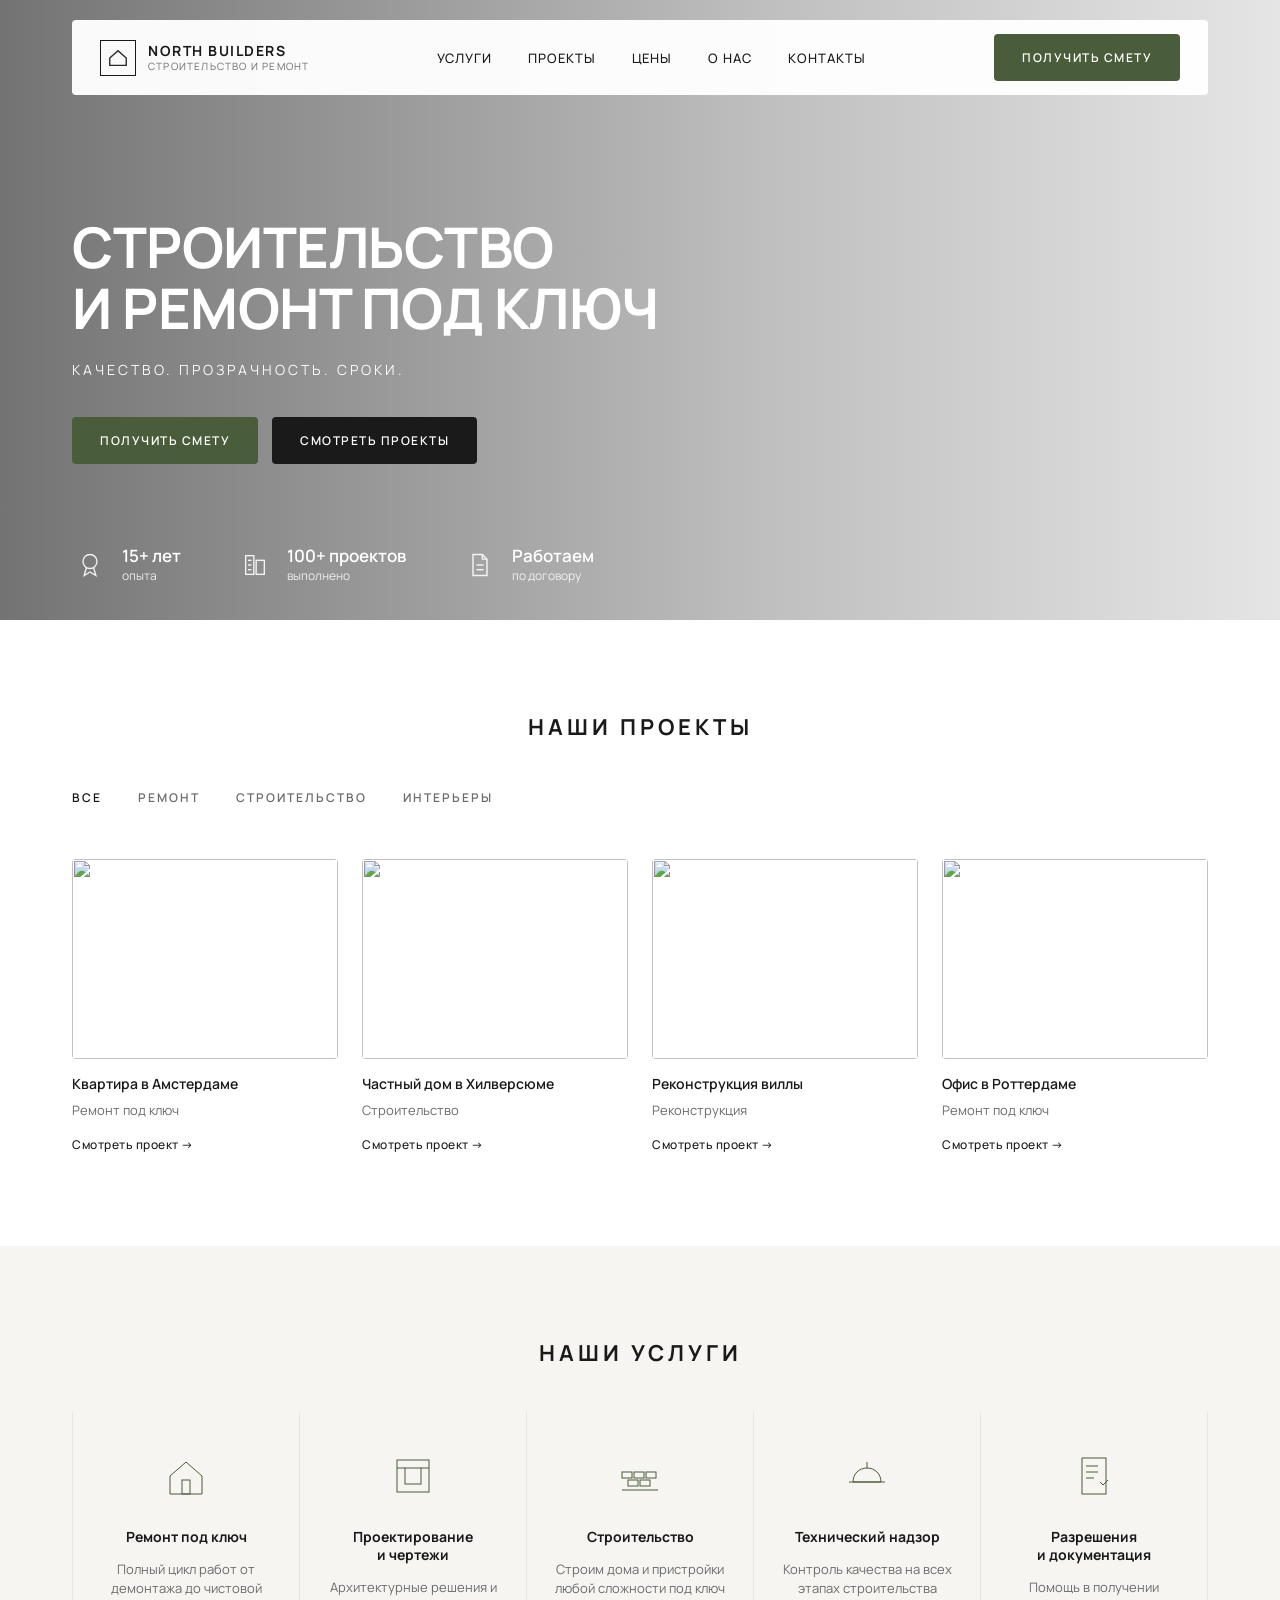
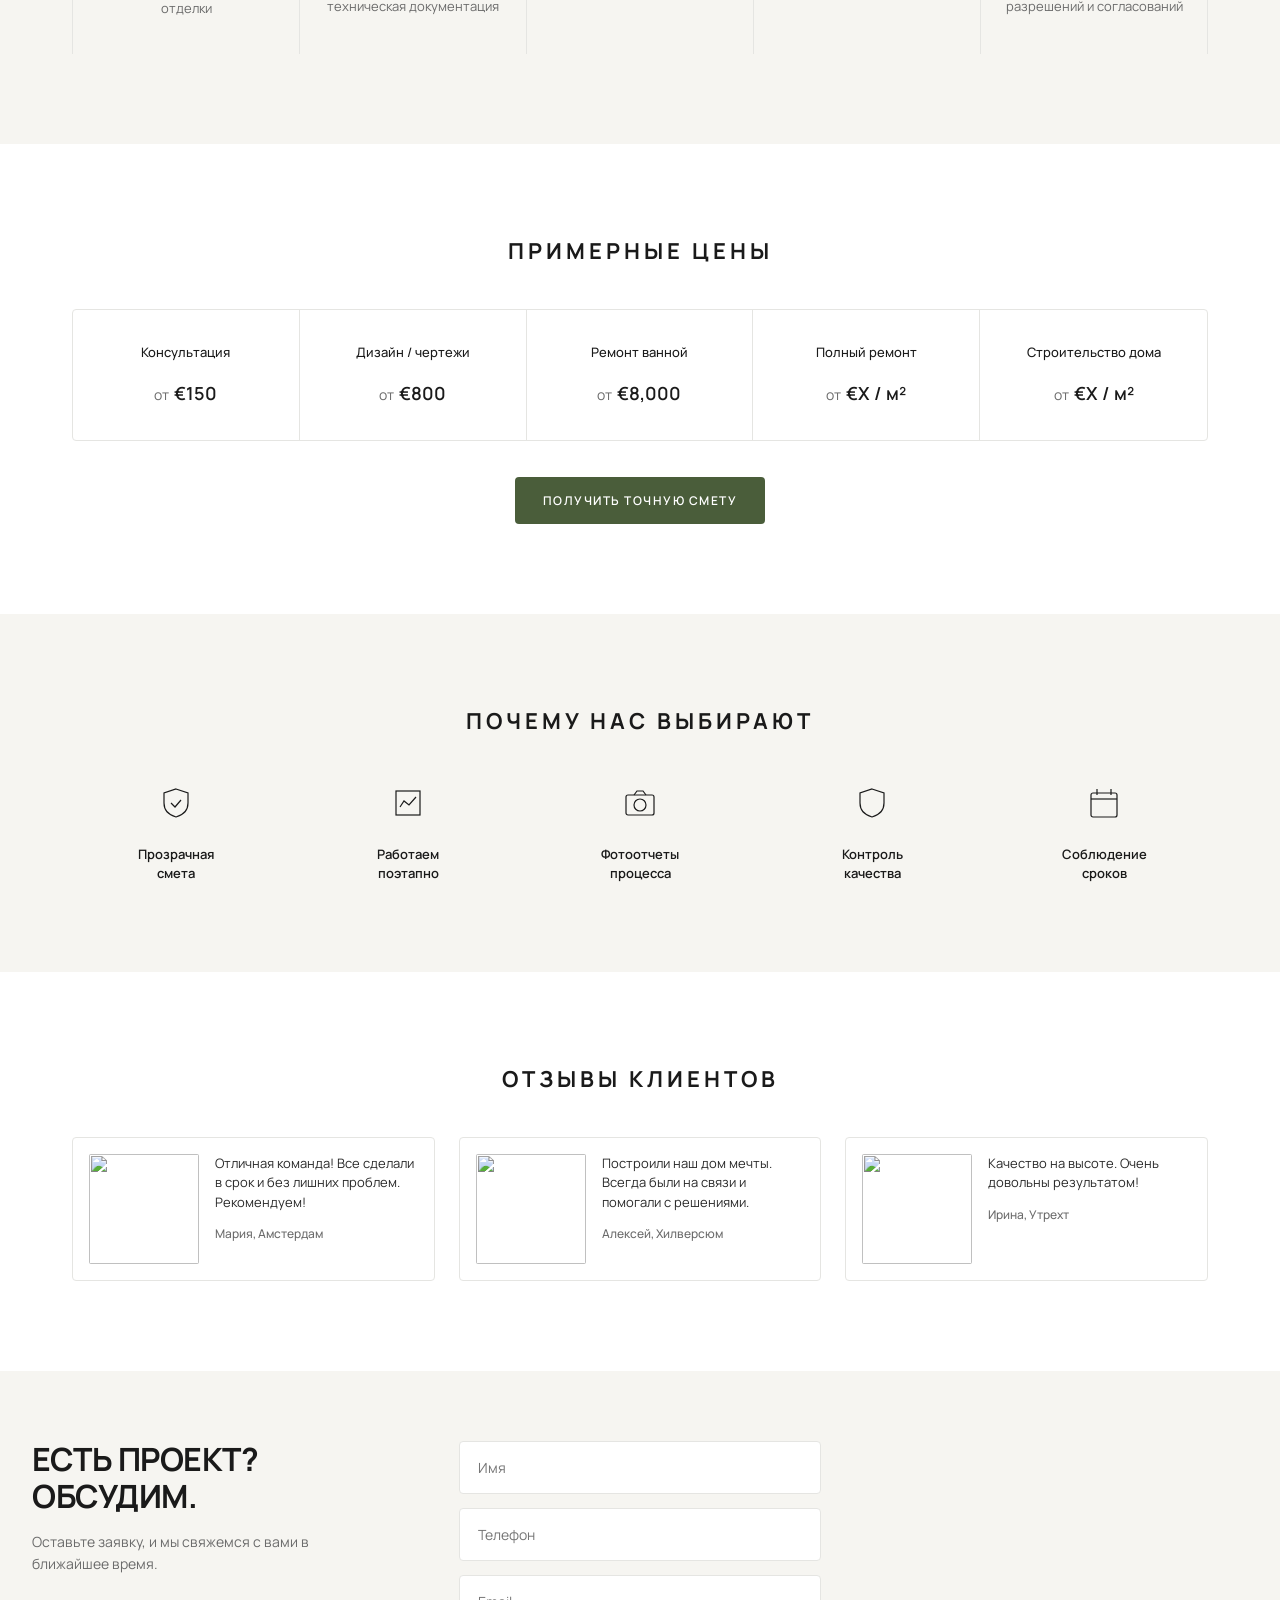
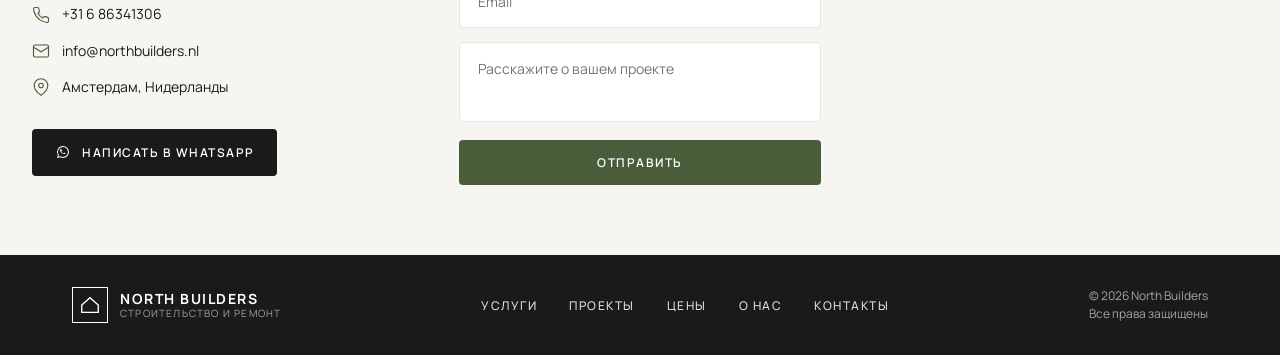
==== commit 51c3e009: "refactor: extract ProjectDetail to custom element module - Move ProjectDetail class from index.js to" ====
--- a/index.html
+++ b/index.html
@@ -12,27 +12,8 @@
 </head>
 <body>
 
-<!-- HEADER -->
-<header>
-  <div class="container">
-    <nav class="nav">
-      <div class="logo">
-        <div class="logo-icon">
-          <svg viewBox="0 0 24 24" fill="none" stroke="currentColor" stroke-width="1.5">
-            <path d="M3 12L12 4l9 8v8H3v-8z"/>
-          </svg>
-        </div>
-        <div class="logo-text">
-          <div class="brand">NORTH BUILDERS</div>
-          <div class="tag">Строительство и ремонт</div>
-        </div>
-      </div>
-      <nav-bar></nav-bar>
-      
-      <a href="#contact" class="btn btn-primary">Получить смету</a>
-    </nav>
-  </div>
-</header>
+
+<app-header></app-header>
 
 <hero-block></hero-block>
 <our-projects></our-projects>
@@ -43,28 +24,7 @@
 <contact-form></contact-form>
 
 <!-- FOOTER -->
-<footer>
-  <div class="container">
-    <div class="footer-grid">
-      <div class="logo">
-        <div class="logo-icon">
-          <svg viewBox="0 0 24 24" fill="none" stroke="currentColor" stroke-width="1.5">
-            <path d="M3 12L12 4l9 8v8H3v-8z"/>
-          </svg>
-        </div>
-        <div class="logo-text">
-          <div class="brand">NORTH BUILDERS</div>
-          <div class="tag">Строительство и ремонт</div>
-        </div>
-      </div>
-      <footer-menu></footer-menu>
-      <div class="footer-copy">
-        © 2026 North Builders<br>
-        Все права защищены
-      </div>
-    </div>
-  </div>
-</footer>
+<app-footer></app-footer>
 
 <script>
   // Tab switcher
@@ -75,6 +35,6 @@
     });
   });
 </script>
-<script src="./index.js"></script>
+<script src="./index.js" type="module"></script>
 </body>
 </html>
--- a/style.css
+++ b/style.css
@@ -66,7 +66,7 @@
 
   .logo-icon svg { width: 22px; height: 22px; }
 
-  .logo-text { line-height: 1.1; }
+  .logo-text { line-height: 1.1; text-decoration: none; color: inherit; }
   .logo-text .brand {
     font-weight: 700;
     font-size: 14px;
@@ -247,10 +247,21 @@
   /* ===== TABS ===== */
   .tabs {
     display: flex;
-    justify-content: center;
     gap: 36px;
     margin-bottom: 50px;
     list-style: none;
+    overflow-x: auto;
+    -webkit-overflow-scrolling: touch;
+    scrollbar-width: none;
+    padding-left: 0;
+  }
+
+  .tabs::-webkit-scrollbar {
+    display: none;
+  }
+
+  .tabs li {
+    flex-shrink: 0;
   }
 
   .tabs a {
@@ -642,7 +653,7 @@
   @media (max-width: 980px) {
     .nav-menu, .footer-menu { display: none; }
     .hero h1 { font-size: 38px; }
-    .stats-row { flex-direction: column; gap: 16px; }
+    .stats-row { flex-direction: column; gap: 9px; }
     .projects { grid-template-columns: repeat(2, 1fr); }
     .services { grid-template-columns: repeat(2, 1fr); }
     .pricing { grid-template-columns: repeat(2, 1fr); }
@@ -652,9 +663,9 @@
     .contact-image { min-height: 240px; }
     .footer-grid { flex-direction: column; text-align: center; gap: 16px; }
     .footer-copy { text-align: center; }
-  }
-
-  @media (max-width: 560px) {
+    .hero-stats {left: auto;}
+  }
+@media (max-width: 560px) {
     .container { padding: 0 18px; }
     .hero h1 { font-size: 30px; }
     .hero-buttons { flex-direction: column; }
@@ -665,4 +676,62 @@
     .section-title { font-size: 18px; letter-spacing: 2px; }
     .testimonial { flex-direction: column; }
     .testimonial img { width: 100%; height: 180px; }
-  }+    .hero-content {
+        padding-top: 30px;
+    }
+}
+
+/* Project Detail */
+#project-detail { padding: 60px 0 80px; }
+.back-link { display: inline-block; margin-bottom: 32px; color: var(--accent); text-decoration: none; font-size: 14px; letter-spacing: 1px; }
+.back-link:hover { opacity: 0.7; }
+.project-detail-inner { max-width: 860px; }
+.project-category { font-size: 12px; letter-spacing: 2px; text-transform: uppercase; color: var(--accent); }
+.project-detail-title { font-family: 'Cormorant Garamond', serif; font-size: 42px; margin: 8px 0 28px; }
+.project-detail-img { width: 100%; height: 480px; object-fit: cover; display: block; margin-bottom: 32px; }
+.project-detail-desc { font-size: 16px; line-height: 1.8; color: var(--text-muted); max-width: 680px; }
+
+/* Carousel */
+.carousel { position: relative; margin-bottom: 32px; }
+.carousel-track {
+    display: flex;
+    overflow-x: auto;
+    scroll-snap-type: x mandatory;
+    -webkit-overflow-scrolling: touch;
+    scrollbar-width: none;
+    border-radius: var(--radius);
+}
+.carousel-track::-webkit-scrollbar { display: none; }
+.carousel-slide {
+    flex: 0 0 100%;
+    scroll-snap-align: start;
+}
+.carousel-img {
+    width: 100%;
+    height: 480px;
+    object-fit: cover;
+    display: block;
+}
+.carousel-dots {
+    display: flex;
+    justify-content: center;
+    gap: 8px;
+    margin-top: 16px;
+}
+.carousel-dot {
+    width: 8px;
+    height: 8px;
+    border-radius: 50%;
+    border: none;
+    background: var(--muted, #ccc);
+    cursor: pointer;
+    padding: 0;
+    transition: background 0.2s, transform 0.2s;
+}
+.carousel-dot.active {
+    background: var(--ink, #111);
+    transform: scale(1.3);
+}
+@media (max-width: 600px) {
+    .carousel-img { height: 260px; }
+}
